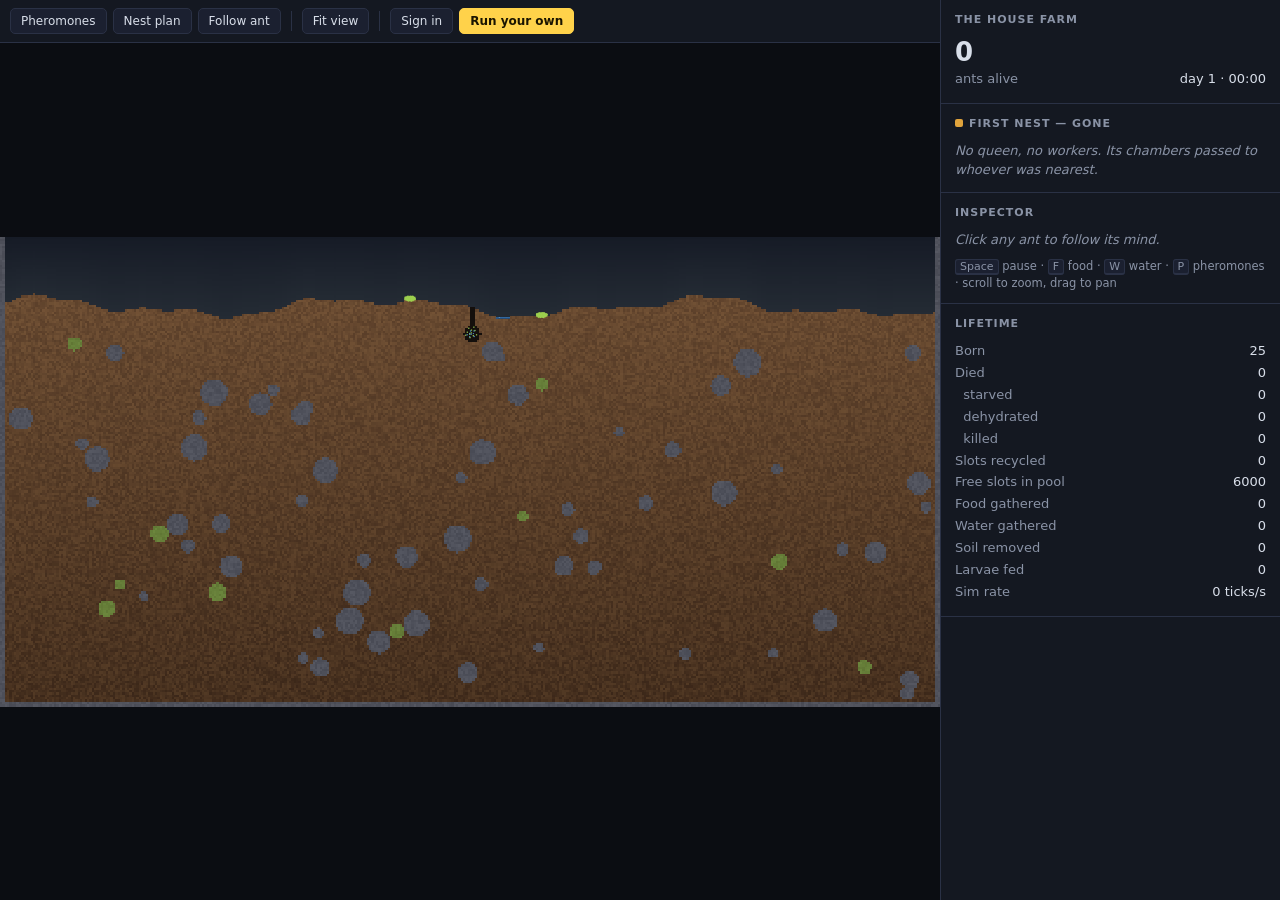
==== index.html @ e0233c19 "bug fixes" ====
<!DOCTYPE html>
<html lang="en">
<head>
<meta charset="utf-8">
<title>Antfarm</title>
<!-- Absolute, like the scripts: the page is served at / and at /play. -->
<link rel="stylesheet" href="/style.css">
</head>
<body>
<div id="app">
  <div id="stage">
    <div id="toolbar">
      <button id="btnPause" class="keeper">Pause</button>
      <span class="tblabel keeper">Speed</span>
      <input id="speed" class="keeper" type="range" min="0" max="8" step="1" value="0"
             title="How fast time runs in the farm. 1× is real time; everything speeds up together. [ and ] step it.">
      <span id="speedLabel" class="speedlabel keeper">1× · real time</span>
      <span class="sep keeper"></span>
      <span class="tblabel keeper">Caretaker</span>
      <button id="btnFood" class="food keeper">Drop food</button>
      <button id="btnWater" class="water keeper">Drop water</button>
      <button id="btnAuto" class="keeper">Auto-tend</button>
      <button id="btnQueen" class="keeper">Add queen</button>
      <span class="sep keeper"></span>
      <button id="btnPh">Pheromones</button>
      <button id="btnPlan">Nest plan</button>
      <button id="btnFollow">Follow ant</button>
      <span class="sep"></span>
      <button id="btnFit">Fit view</button>
      <button id="btnReset" class="keeper">New colony</button>
      <span class="sep"></span>
      <button id="btnAuth">Admin</button>
      <button id="btnOwn" class="primary" title="A farm of your own, running in your browser. No account needed.">Run your own</button>
      <button id="btnHouse" title="Back to the farm everyone watches" hidden>Watch the house farm</button>
    </div>
    <div id="flash" hidden></div>
    <div id="canvasWrap"><canvas id="farm"></canvas></div>
  </div>

  <div id="side">
    <div class="card">
      <h2 id="farmTitle">The farm</h2>
      <div class="big" id="pop">0</div>
      <div class="row"><span class="k" id="popLabel">ants alive</span><span class="v" id="clock">day 0</span></div>
      <div id="alerts" style="margin-top:10px"></div>
    </div>

    <div id="nestCards"></div>

    <div class="card" id="antCard">
      <h2>Inspector</h2>
      <div class="empty">Click any ant to follow its mind.</div>
      <div class="hint">
        <kbd>Space</kbd> pause &middot; <kbd>F</kbd> food &middot; <kbd>W</kbd> water &middot;
        <kbd>P</kbd> pheromones &middot; scroll to zoom, drag to pan
      </div>
    </div>

    <div class="card">
      <h2>Lifetime</h2>
      <div class="row"><span class="k">Born</span><span class="v" id="births">0</span></div>
      <div class="row"><span class="k">Died</span><span class="v" id="deaths">0</span></div>
      <div class="row"><span class="k">&nbsp;&nbsp;starved</span><span class="v" id="starved">0</span></div>
      <div class="row"><span class="k">&nbsp;&nbsp;dehydrated</span><span class="v" id="dehydrated">0</span></div>
      <div class="row"><span class="k">&nbsp;&nbsp;killed</span><span class="v" id="killed">0</span></div>
      <div class="row"><span class="k">Slots recycled</span><span class="v" id="recycled">0</span></div>
      <div class="row"><span class="k">Free slots in pool</span><span class="v" id="freeslots">0</span></div>
      <div class="row"><span class="k">Food gathered</span><span class="v" id="gathered">0</span></div>
      <div class="row"><span class="k">Water gathered</span><span class="v" id="wgathered">0</span></div>
      <div class="row"><span class="k">Soil removed</span><span class="v" id="dirt">0</span></div>
      <div class="row"><span class="k">Larvae fed</span><span class="v" id="fed">0</span></div>
      <div class="row"><span class="k">Sim rate</span><span class="v" id="fps">0</span></div>
    </div>
  </div>
</div>

<div class="scrim" id="loginScrim" hidden>
  <form class="dialog" id="loginForm">
    <h3>Keeper sign-in</h3>
    <p class="sub">Watching the farm needs no account. Signing in unlocks the controls that change it.</p>
    <p class="err" id="loginErr"></p>
    <div class="field">
      <label for="loginUser">Name</label>
      <input id="loginUser" type="text" autocomplete="username" required>
    </div>
    <div class="field">
      <label for="loginPass">Password</label>
      <input id="loginPass" type="password" autocomplete="current-password" required>
    </div>
    <div class="actions">
      <button type="button" id="loginCancel">Cancel</button>
      <button type="submit" class="primary" id="loginGo">Sign in</button>
    </div>
  </form>
</div>

<div class="scrim" id="newScrim" hidden>
  <form class="dialog" id="newForm">
    <h3>Found a new farm</h3>
    <p class="sub">This clears the colony you have now, and everything it has dug.</p>
    <div class="field">
      <label>Queens</label>
      <div class="choices" id="queenChoices">
        <button type="button" data-q="0">0</button>
        <button type="button" data-q="1" class="on">1</button>
        <button type="button" data-q="2">2</button>
        <button type="button" data-q="3">3</button>
      </div>
    </div>
    <p class="note" id="queenNote"></p>
    <div class="actions">
      <button type="button" id="newCancel">Cancel</button>
      <button type="submit" class="primary">Start</button>
    </div>
  </form>
</div>

<!-- Absolute paths: the same page is served at / and at /play. -->
<script src="/src/config.js"></script>
<script src="/src/world.js"></script>
<script src="/src/nests.js"></script>
<script src="/src/colony.js"></script>
<script src="/src/grid.js"></script>
<script src="/src/ai.js"></script>
<script src="/src/render.js"></script>
<script src="/src/persist.js"></script>
<script src="/src/auth.js"></script>
<script src="/src/mirror.js"></script>
<script src="/src/main.js"></script>
</body>
</html>
---- style.css ----
:root {
    --bg: #0b0d12;
    --panel: #141821;
    --panel2: #1b2030;
    --line: #2a3145;
    --text: #d8dee9;
    --dim: #8a93a6;
    --accent: #ffd24a;
    --green: #9ed14f;
    --blue: #5aaee6;
    --red: #c7553f;
  }
  * { box-sizing: border-box; }
  html, body {
    margin: 0; height: 100%; background: var(--bg); color: var(--text);
    font: 13px/1.45 "Segoe UI", system-ui, -apple-system, sans-serif;
    overflow: hidden;
  }
  #app { display: flex; height: 100%; }
  #stage { flex: 1; position: relative; min-width: 0; display: flex; flex-direction: column; }
  #canvasWrap { flex: 1; position: relative; min-height: 0; }
  canvas { display: block; cursor: crosshair; }

  #toolbar {
    display: flex; align-items: center; gap: 6px; padding: 8px 10px;
    background: var(--panel); border-bottom: 1px solid var(--line); flex-wrap: wrap;
  }
  button {
    background: var(--panel2); color: var(--text); border: 1px solid var(--line);
    padding: 5px 10px; border-radius: 5px; cursor: pointer; font-size: 12px;
    font-family: inherit;
  }
  button:hover { background: #232a3d; border-color: #3a445f; }
  button.on { background: var(--accent); color: #1a1400; border-color: var(--accent); font-weight: 600; }
  button.food.on { background: var(--green); color: #14200a; border-color: var(--green); }
  button.water.on { background: var(--blue); color: #041623; border-color: var(--blue); }
  .sep { width: 1px; height: 20px; background: var(--line); margin: 0 4px; }
  .tblabel { color: var(--dim); font-size: 11px; text-transform: uppercase; letter-spacing: .07em; }

  #flash {
    padding: 7px 12px; background: rgba(255,210,74,.12);
    border-bottom: 1px solid rgba(255,210,74,.35);
    color: var(--accent); font-size: 12.5px;
  }
  #side {
    width: 340px; background: var(--panel); border-left: 1px solid var(--line);
    display: flex; flex-direction: column; overflow-y: auto;
  }
  .card { border-bottom: 1px solid var(--line); padding: 12px 14px; }
  .card h2 {
    margin: 0 0 10px; font-size: 11px; letter-spacing: .09em; text-transform: uppercase;
    color: var(--dim); font-weight: 600;
  }
  .row { display: flex; justify-content: space-between; gap: 10px; margin: 3px 0; }
  .row .k { color: var(--dim); }
  .row .v { font-variant-numeric: tabular-nums; }
  .big { font-size: 26px; font-weight: 600; line-height: 1.1; font-variant-numeric: tabular-nums; }

  .bar { height: 6px; background: #0e1219; border-radius: 3px; overflow: hidden; margin: 4px 0 8px; }
  .bar > i { display: block; height: 100%; border-radius: 3px; transition: width .2s; }

  .castebar { display: flex; height: 10px; border-radius: 3px; overflow: hidden; margin: 6px 0 10px; }
  .castebar > i { display: block; height: 100%; }

  .swatch { display: inline-block; width: 8px; height: 8px; border-radius: 2px; margin-right: 6px; }

  #alerts:empty { display: none; }
  .alert {
    background: rgba(199,85,63,.13); border: 1px solid rgba(199,85,63,.45);
    color: #f0a596; padding: 7px 9px; border-radius: 5px; margin-bottom: 6px; font-size: 12px;
  }
  .alert.warn { background: rgba(255,210,74,.1); border-color: rgba(255,210,74,.4); color: #f0d489; }

  #antCard .name { font-size: 17px; font-weight: 600; }
  .badge {
    display: inline-block; padding: 1px 7px; border-radius: 20px; font-size: 11px;
    font-weight: 600; color: #14161d;
  }
  .thought {
    font-style: italic; color: #b9c4d8; background: var(--panel2);
    border-left: 2px solid var(--accent); padding: 7px 9px; border-radius: 0 4px 4px 0;
    margin: 8px 0 10px; font-size: 12px;
  }
  .log { list-style: none; margin: 6px 0 0; padding: 0; font-size: 11.5px; color: var(--dim); }
  .log li { padding: 2px 0; border-top: 1px solid rgba(42,49,69,.6); }
  .log li b { color: #aab4c8; font-weight: 500; }
  .empty { color: var(--dim); font-style: italic; }
  .hint { color: var(--dim); font-size: 11.5px; margin-top: 8px; }
  kbd {
    background: var(--panel2); border: 1px solid var(--line); border-bottom-width: 2px;
    border-radius: 3px; padding: 0 4px; font-size: 11px; font-family: inherit;
  }

  /* ---- dialogs ---- */
  .scrim {
    position: fixed; inset: 0; background: rgba(6,8,12,.72);
    display: flex; align-items: center; justify-content: center; z-index: 50;
    padding: 20px;
  }
  .scrim[hidden] { display: none; }
  .dialog {
    background: var(--panel); border: 1px solid var(--line); border-radius: 10px;
    padding: 20px; width: 100%; max-width: 380px;
    box-shadow: 0 18px 50px rgba(0,0,0,.55);
  }
  .dialog h3 { margin: 0 0 4px; font-size: 16px; }
  .dialog p.sub { margin: 0 0 16px; color: var(--dim); font-size: 12.5px; }
  .field { margin-bottom: 12px; }
  .field label {
    display: block; font-size: 11px; letter-spacing: .07em; text-transform: uppercase;
    color: var(--dim); margin-bottom: 5px;
  }
  .field input {
    width: 100%; background: #0e1219; border: 1px solid var(--line); color: var(--text);
    border-radius: 5px; padding: 8px 10px; font: inherit;
  }
  .field input:focus { outline: none; border-color: var(--accent); }
  .choices { display: flex; gap: 8px; }
  .choices button {
    flex: 1; padding: 10px 4px; font-size: 15px; font-weight: 600;
  }
  .dialog .actions { display: flex; gap: 8px; justify-content: flex-end; margin-top: 16px; }
  .dialog .err {
    color: #f0a596; font-size: 12.5px; margin: 0 0 10px; min-height: 1em;
  }
  .note { color: var(--dim); font-size: 11.5px; margin-top: 12px; line-height: 1.5; }
  button.primary { background: var(--accent); color: #1a1400; border-color: var(--accent); font-weight: 600; }
  button:disabled { opacity: .45; cursor: not-allowed; }
  button.locked { opacity: .4; }

  /* In a narrow window a fixed side panel squeezes the farm down to a sliver,
     so stack instead: farm on top, readouts underneath. */
  @media (max-width: 900px) {
    #app { flex-direction: column; }
    #stage { flex: 1 1 60%; min-height: 0; }
    #side {
      width: auto; flex: 0 0 40%;
      border-left: none; border-top: 1px solid var(--line);
    }
    #toolbar { padding: 6px; gap: 4px; }
    #toolbar button { padding: 4px 7px; font-size: 11px; }
    .tblabel { display: none; }
  }

  /* ?embed=1: just the farm, framed inside another page */
  .embed #toolbar, .embed #side, .embed #flash { display: none !important; }
  .embed #app { flex-direction: row; }

  /* speed slider */
  #speed { width: 120px; accent-color: var(--accent); cursor: pointer; }
  .speedlabel {
    color: var(--dim); font-size: 11.5px; min-width: 118px;
    font-variant-numeric: tabular-nums; white-space: nowrap;
  }
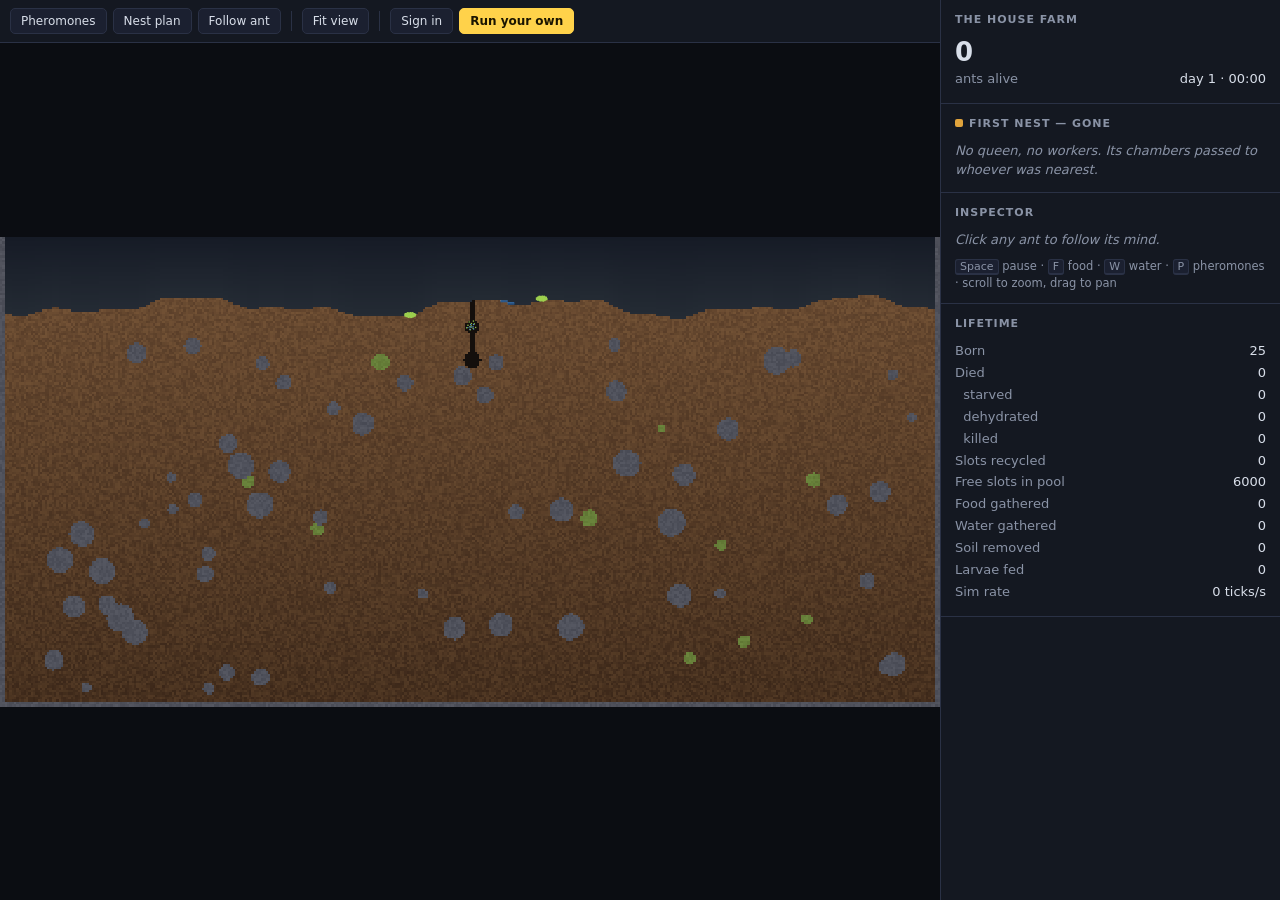
==== commit f8409796: "added more mobile compatibility" ====
--- a/index.html
+++ b/index.html
@@ -2,6 +2,8 @@
 <html lang="en">
 <head>
 <meta charset="utf-8">
+<!-- Phones render the page at their real width (desktop browsers ignore this). -->
+<meta name="viewport" content="width=device-width, initial-scale=1, viewport-fit=cover">
 <title>Antfarm</title>
 <!-- Absolute, like the scripts: the page is served at / and at /play. -->
 <link rel="stylesheet" href="/style.css">
@@ -34,7 +36,14 @@
       <button id="btnHouse" title="Back to the farm everyone watches" hidden>Watch the house farm</button>
     </div>
     <div id="flash" hidden></div>
-    <div id="canvasWrap"><canvas id="farm"></canvas></div>
+    <div id="canvasWrap">
+      <canvas id="farm"></canvas>
+      <!-- Zoom buttons for touch screens; hidden with a mouse (see style.css). -->
+      <div id="zoomPad">
+        <button type="button" id="zoomIn" aria-label="Zoom in">+</button>
+        <button type="button" id="zoomOut" aria-label="Zoom out">&minus;</button>
+      </div>
+    </div>
   </div>
 
   <div id="side">
--- a/style.css
+++ b/style.css
@@ -146,6 +146,24 @@
   .embed #toolbar, .embed #side, .embed #flash { display: none !important; }
   .embed #app { flex-direction: row; }
 
+  /* ---- touch screens ----
+     The canvas handles its own drag and pinch, so the page mustn't scroll or
+     zoom under the finger. A mouse doesn't notice. The zoom buttons only show
+     where the main pointer is a finger. */
+  #farm { touch-action: none; }
+  #zoomPad { display: none; }
+  @media (pointer: coarse) {
+    #zoomPad {
+      display: flex; flex-direction: column; gap: 8px;
+      position: absolute; right: 12px; bottom: 12px; z-index: 5;
+    }
+    #zoomPad button {
+      width: 44px; height: 44px; padding: 0; border-radius: 10px;
+      font-size: 22px; line-height: 1; background: rgba(20, 24, 33, .85);
+    }
+  }
+  .embed #zoomPad { display: none !important; }
+
   /* speed slider */
   #speed { width: 120px; accent-color: var(--accent); cursor: pointer; }
   .speedlabel {
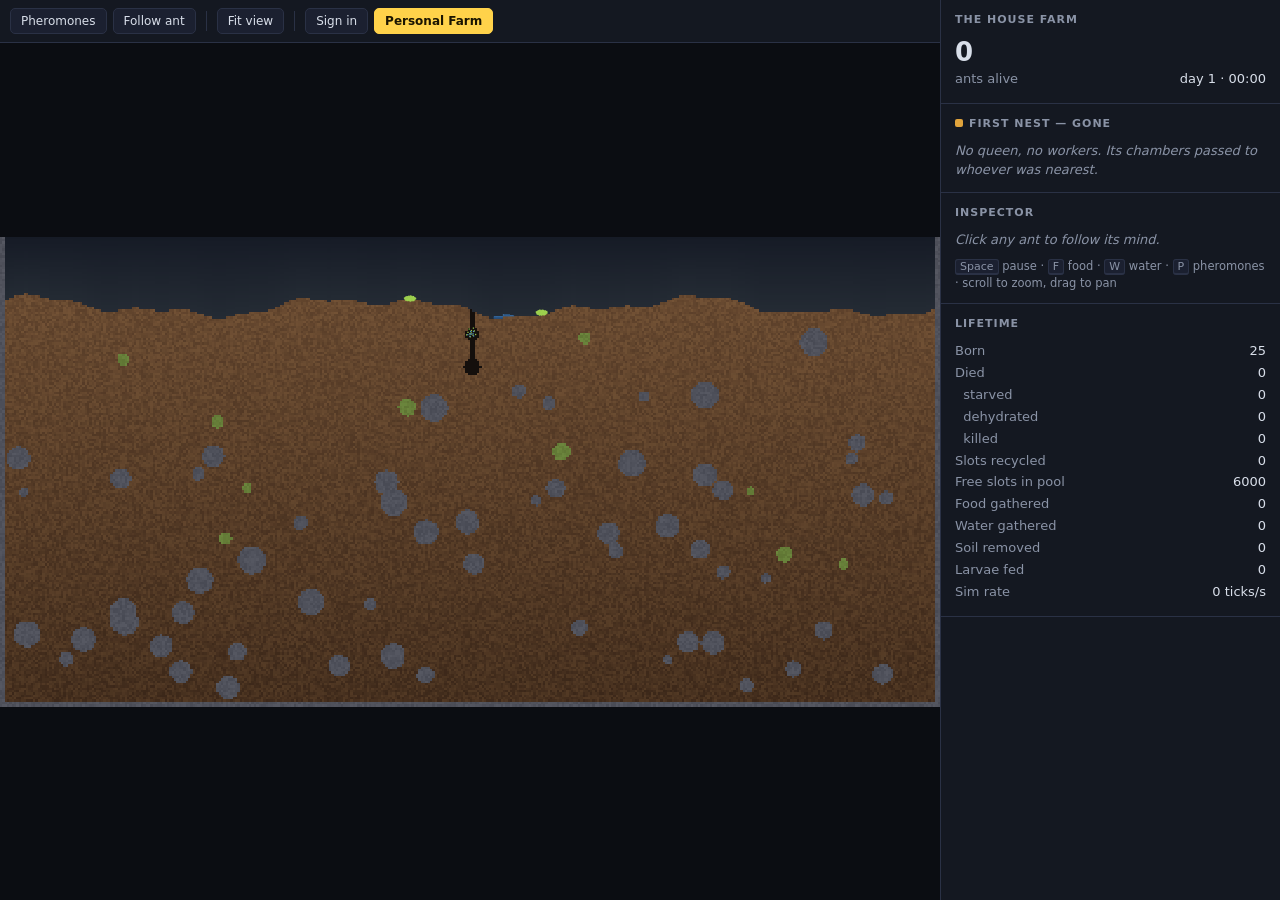
==== commit cb5ee522: "added health check and nest variety" ====
--- a/index.html
+++ b/index.html
@@ -25,15 +25,16 @@
       <button id="btnQueen" class="keeper">Add queen</button>
       <span class="sep keeper"></span>
       <button id="btnPh">Pheromones</button>
-      <button id="btnPlan">Nest plan</button>
+      <button id="btnPlan" class="keeper">Nest plan</button>
       <button id="btnFollow">Follow ant</button>
       <span class="sep"></span>
       <button id="btnFit">Fit view</button>
       <button id="btnReset" class="keeper">New colony</button>
       <span class="sep"></span>
       <button id="btnAuth">Admin</button>
-      <button id="btnOwn" class="primary" title="A farm of your own, running in your browser. No account needed.">Run your own</button>
+      <button id="btnOwn" class="primary" title="A farm of your own, running in your browser. No account needed.">Personal Farm</button>
       <button id="btnHouse" title="Back to the farm everyone watches" hidden>Watch the house farm</button>
+      <button id="btnBookmark" title="Keep a link to your farm so you can come back to it" hidden>Bookmark your farm</button>
     </div>
     <div id="flash" hidden></div>
     <div id="canvasWrap">
@@ -103,6 +104,23 @@
   </form>
 </div>
 
+<div class="scrim" id="renameScrim" hidden>
+  <form class="dialog" id="renameForm">
+    <h3 id="renameTitle">Name this nest</h3>
+    <p class="sub" id="renameSub"></p>
+    <p class="err" id="renameErr"></p>
+    <div class="field">
+      <label for="renameInput">Name</label>
+      <input id="renameInput" type="text" maxlength="24" autocomplete="off" spellcheck="false">
+    </div>
+    <div class="actions">
+      <button type="button" id="renameReset">Use default</button>
+      <button type="button" id="renameCancel">Cancel</button>
+      <button type="submit" class="primary">Save</button>
+    </div>
+  </form>
+</div>
+
 <div class="scrim" id="newScrim" hidden>
   <form class="dialog" id="newForm">
     <h3>Found a new farm</h3>
--- a/style.css
+++ b/style.css
@@ -164,6 +164,10 @@
   }
   .embed #zoomPad { display: none !important; }
 
+  /* A name a keeper can click to rename. */
+  .nameable { cursor: pointer; border-bottom: 1px dashed transparent; }
+  .nameable:hover { border-bottom-color: var(--dim); }
+
   /* speed slider */
   #speed { width: 120px; accent-color: var(--accent); cursor: pointer; }
   .speedlabel {
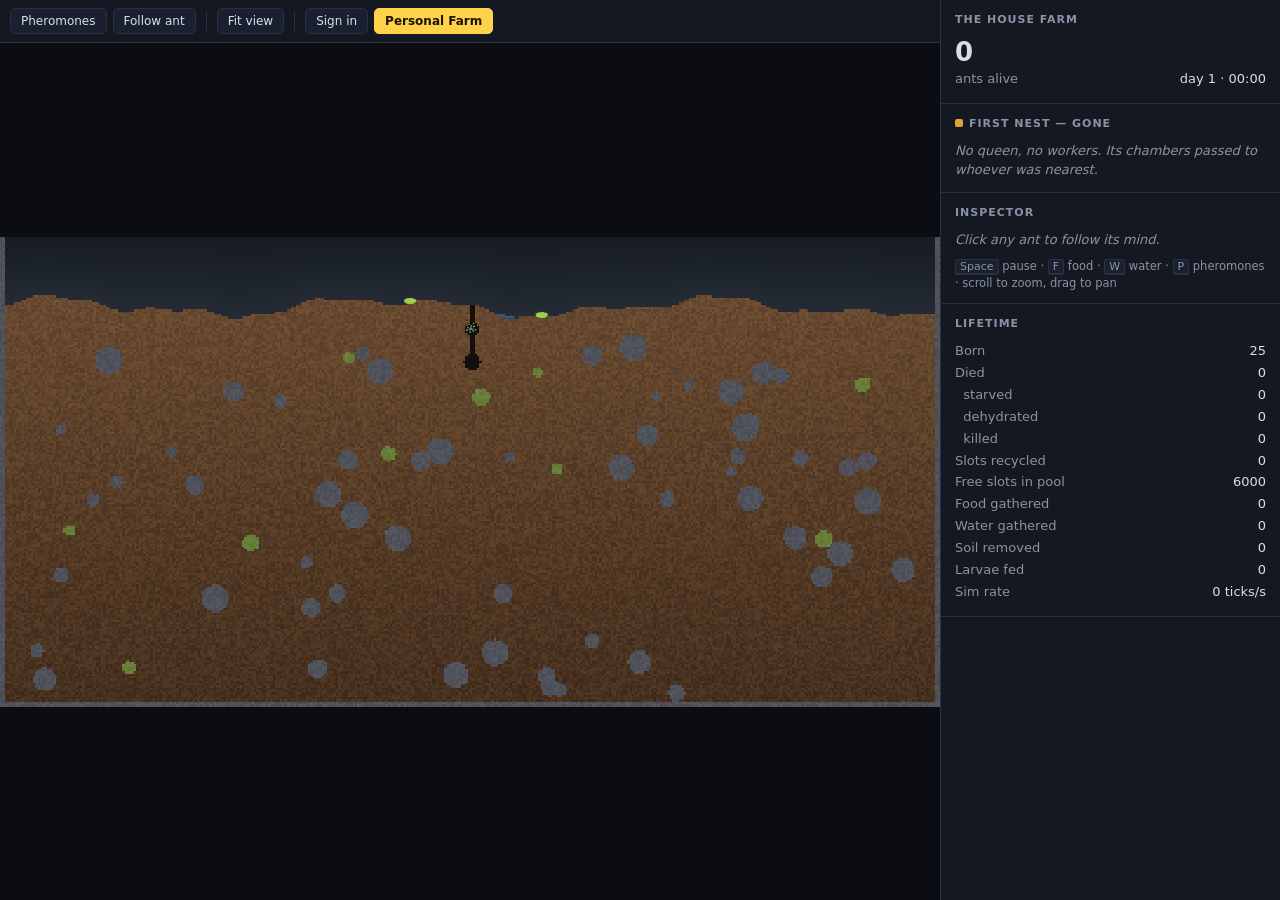
==== commit ca4c7d83: "fixes" ====
--- a/index.html
+++ b/index.html
@@ -33,7 +33,7 @@
       <span class="sep"></span>
       <button id="btnAuth">Admin</button>
       <button id="btnOwn" class="primary" title="A farm of your own, running in your browser. No account needed.">Personal Farm</button>
-      <button id="btnHouse" title="Back to the farm everyone watches" hidden>Watch the house farm</button>
+      <button id="btnHouse" title="Back to the farm everyone watches" hidden>Switch to Main Farm</button>
       <button id="btnBookmark" title="Keep a link to your farm so you can come back to it" hidden>Bookmark your farm</button>
     </div>
     <div id="flash" hidden></div>
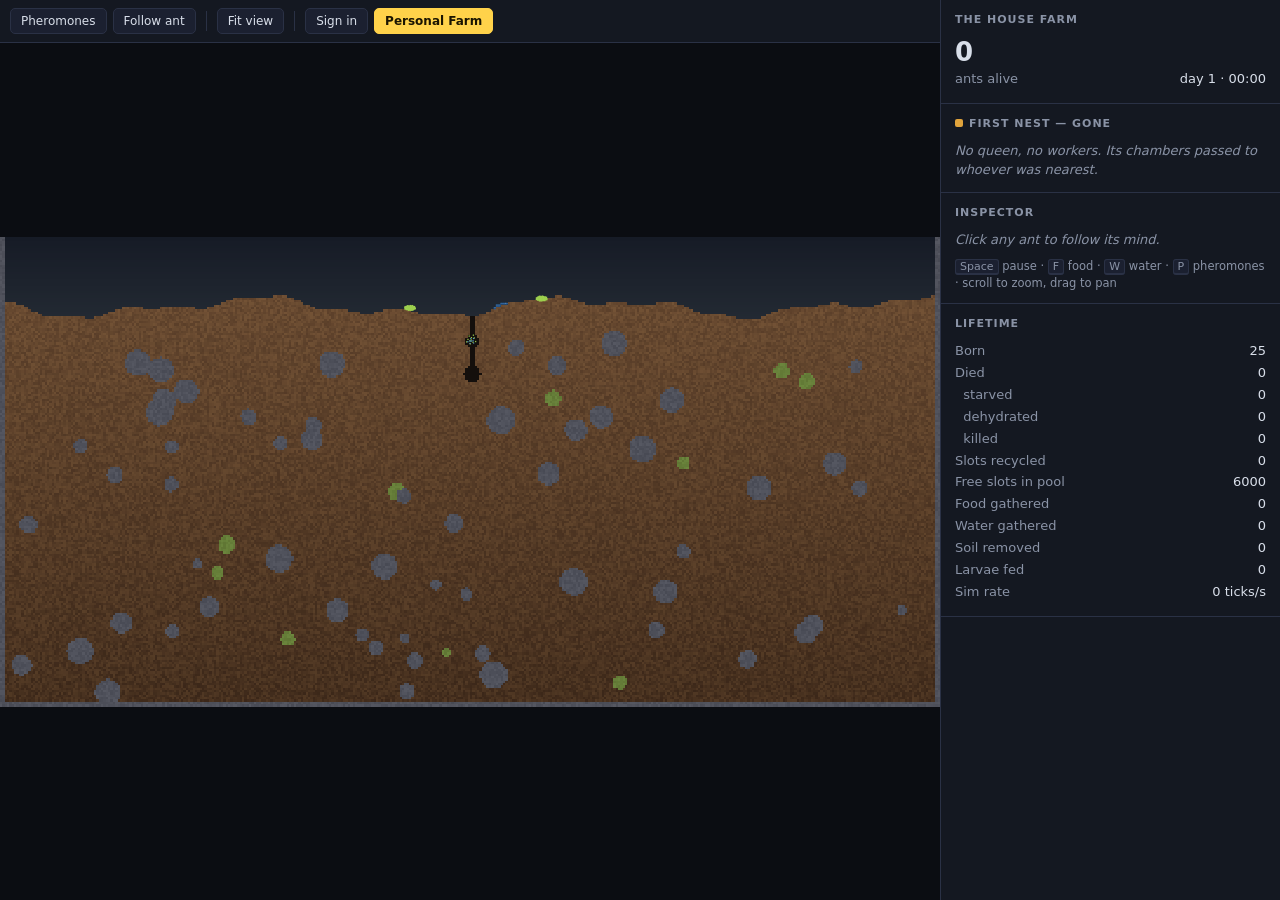
==== commit 54eb4453: "added turn rock to dirt." ====
--- a/index.html
+++ b/index.html
@@ -23,6 +23,7 @@
       <button id="btnWater" class="water keeper">Drop water</button>
       <button id="btnAuto" class="keeper">Auto-tend</button>
       <button id="btnQueen" class="keeper">Add queen</button>
+      <button id="btnDirt" class="keeper" title="Click or drag over rock or open ground to turn it into soil. Ants, brood and entrances are left alone.">Turn to dirt</button>
       <span class="sep keeper"></span>
       <button id="btnPh">Pheromones</button>
       <button id="btnPlan" class="keeper">Nest plan</button>
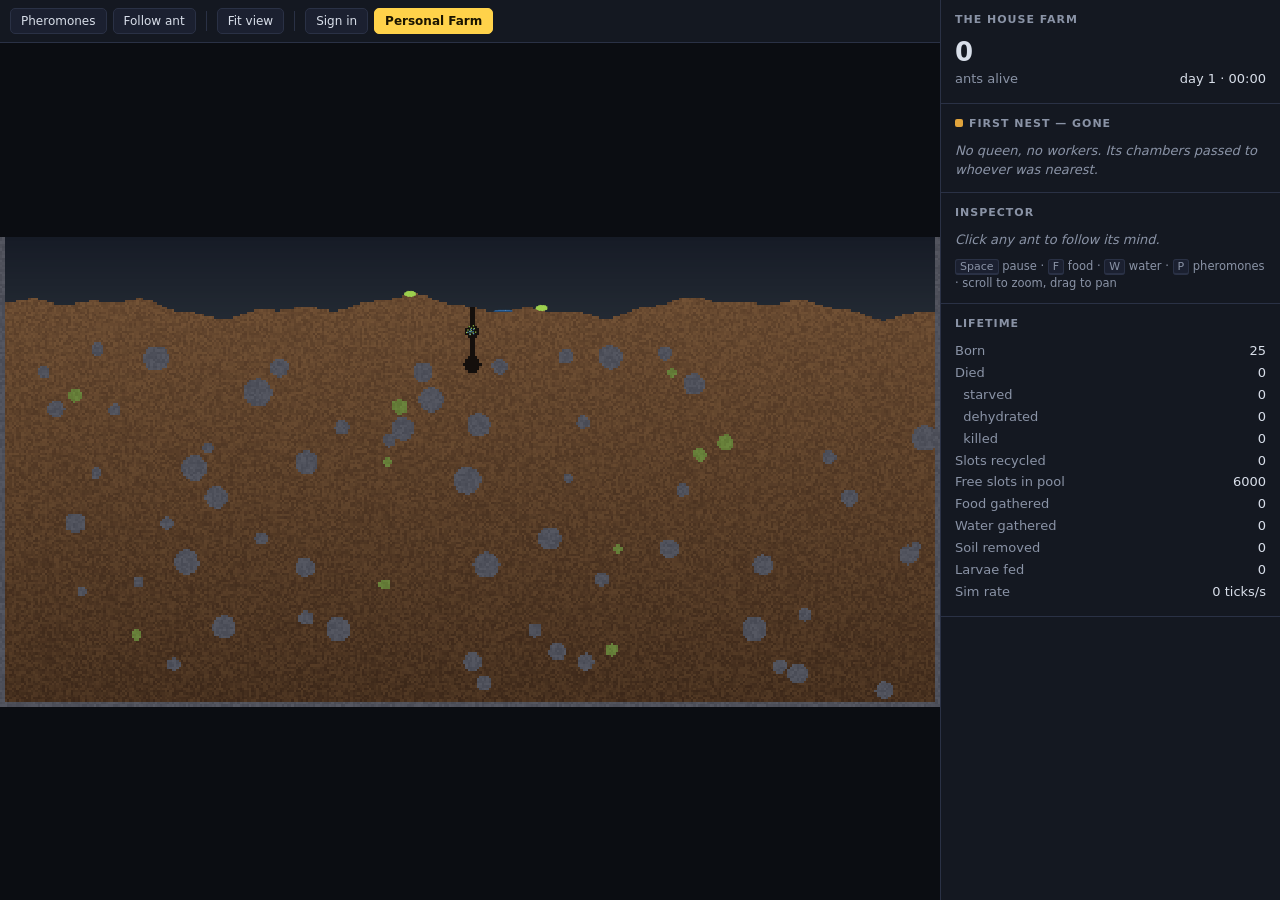
==== commit 7d61a16e: "added dig and edit mode" ====
--- a/index.html
+++ b/index.html
@@ -22,24 +22,35 @@
       <button id="btnFood" class="food keeper">Drop food</button>
       <button id="btnWater" class="water keeper">Drop water</button>
       <button id="btnAuto" class="keeper">Auto-tend</button>
-      <button id="btnQueen" class="keeper">Add queen</button>
-      <button id="btnDirt" class="keeper" title="Click or drag over rock or open ground to turn it into soil. Ants, brood and entrances are left alone.">Turn to dirt</button>
+      <button id="btnEdit" class="keeper" title="Reshape the ground, add a queen or start a new colony (E)">Edit</button>
       <span class="sep keeper"></span>
       <button id="btnPh">Pheromones</button>
       <button id="btnPlan" class="keeper">Nest plan</button>
       <button id="btnFollow">Follow ant</button>
       <span class="sep"></span>
       <button id="btnFit">Fit view</button>
-      <button id="btnReset" class="keeper">New colony</button>
       <span class="sep"></span>
       <button id="btnAuth">Admin</button>
       <button id="btnOwn" class="primary" title="A farm of your own, running in your browser. No account needed.">Personal Farm</button>
       <button id="btnHouse" title="Back to the farm everyone watches" hidden>Switch to Main Farm</button>
       <button id="btnBookmark" title="Keep a link to your farm so you can come back to it" hidden>Bookmark your farm</button>
     </div>
-    <div id="flash" hidden></div>
+    <!-- Keepers' edit mode: everything that reshapes the farm, in one place. -->
+    <div id="editBar" hidden>
+      <span class="tblabel">Edit</span>
+      <button id="btnDirt" class="brush dirt" title="Click or drag: rock or open ground becomes soil (D)">Dirt</button>
+      <button id="btnDig" class="brush dig" title="Click or drag: soil or stone is dug out, leaving open space (X)">Dig</button>
+      <button id="btnStone" class="brush stone" title="Click or drag: soil or open ground becomes stone the ants can't cut (R)">Stone</button>
+      <span class="sep"></span>
+      <button id="btnQueen">Add queen</button>
+      <button id="btnReset">New colony</button>
+      <span class="edithint">Drag to paint. Ants, brood, food, water and entrances are left alone.</span>
+    </div>
     <div id="canvasWrap">
       <canvas id="farm"></canvas>
+      <!-- Messages float over the top of the farm, so one appearing or going
+           away never shifts the view (or a brush stroke) under the pointer. -->
+      <div id="flash" hidden></div>
       <!-- Zoom buttons for touch screens; hidden with a mouse (see style.css). -->
       <div id="zoomPad">
         <button type="button" id="zoomIn" aria-label="Zoom in">+</button>
--- a/style.css
+++ b/style.css
@@ -35,13 +35,28 @@
   button.food.on { background: var(--green); color: #14200a; border-color: var(--green); }
   button.water.on { background: var(--blue); color: #041623; border-color: var(--blue); }
   .sep { width: 1px; height: 20px; background: var(--line); margin: 0 4px; }
+
+  /* Edit mode: a second row under the toolbar, only while it's switched on. */
+  #editBar {
+    display: flex; align-items: center; gap: 6px; padding: 6px 10px;
+    background: #171b27; border-bottom: 1px solid var(--line);
+    box-shadow: inset 3px 0 0 var(--accent); flex-wrap: wrap;
+  }
+  #editBar[hidden] { display: none; }
+  .edithint { color: var(--dim); font-size: 11.5px; margin-left: 6px; }
+  button.brush.dirt.on { background: #8a6a48; color: #fff4e4; border-color: #b08a60; }
+  button.brush.dig.on { background: #0e1016; color: #f3e6c8; border-color: #d6aa6e; }
+  button.brush.stone.on { background: #6d7280; color: #f4f6fa; border-color: #9aa0ad; }
   .tblabel { color: var(--dim); font-size: 11px; text-transform: uppercase; letter-spacing: .07em; }
 
   #flash {
-    padding: 7px 12px; background: rgba(255,210,74,.12);
+    position: absolute; top: 0; left: 0; right: 0; z-index: 4;
+    padding: 7px 12px; background: rgba(28,24,12,.88);
     border-bottom: 1px solid rgba(255,210,74,.35);
     color: var(--accent); font-size: 12.5px;
+    pointer-events: none;
   }
+  #flash[hidden] { display: none; }
   #side {
     width: 340px; background: var(--panel); border-left: 1px solid var(--line);
     display: flex; flex-direction: column; overflow-y: auto;
@@ -137,13 +152,14 @@
       width: auto; flex: 0 0 40%;
       border-left: none; border-top: 1px solid var(--line);
     }
-    #toolbar { padding: 6px; gap: 4px; }
-    #toolbar button { padding: 4px 7px; font-size: 11px; }
+    #toolbar, #editBar { padding: 6px; gap: 4px; }
+    #toolbar button, #editBar button { padding: 4px 7px; font-size: 11px; }
+    .edithint { display: none; }
     .tblabel { display: none; }
   }
 
   /* ?embed=1: just the farm, framed inside another page */
-  .embed #toolbar, .embed #side, .embed #flash { display: none !important; }
+  .embed #toolbar, .embed #editBar, .embed #side, .embed #flash { display: none !important; }
   .embed #app { flex-direction: row; }
 
   /* ---- touch screens ----
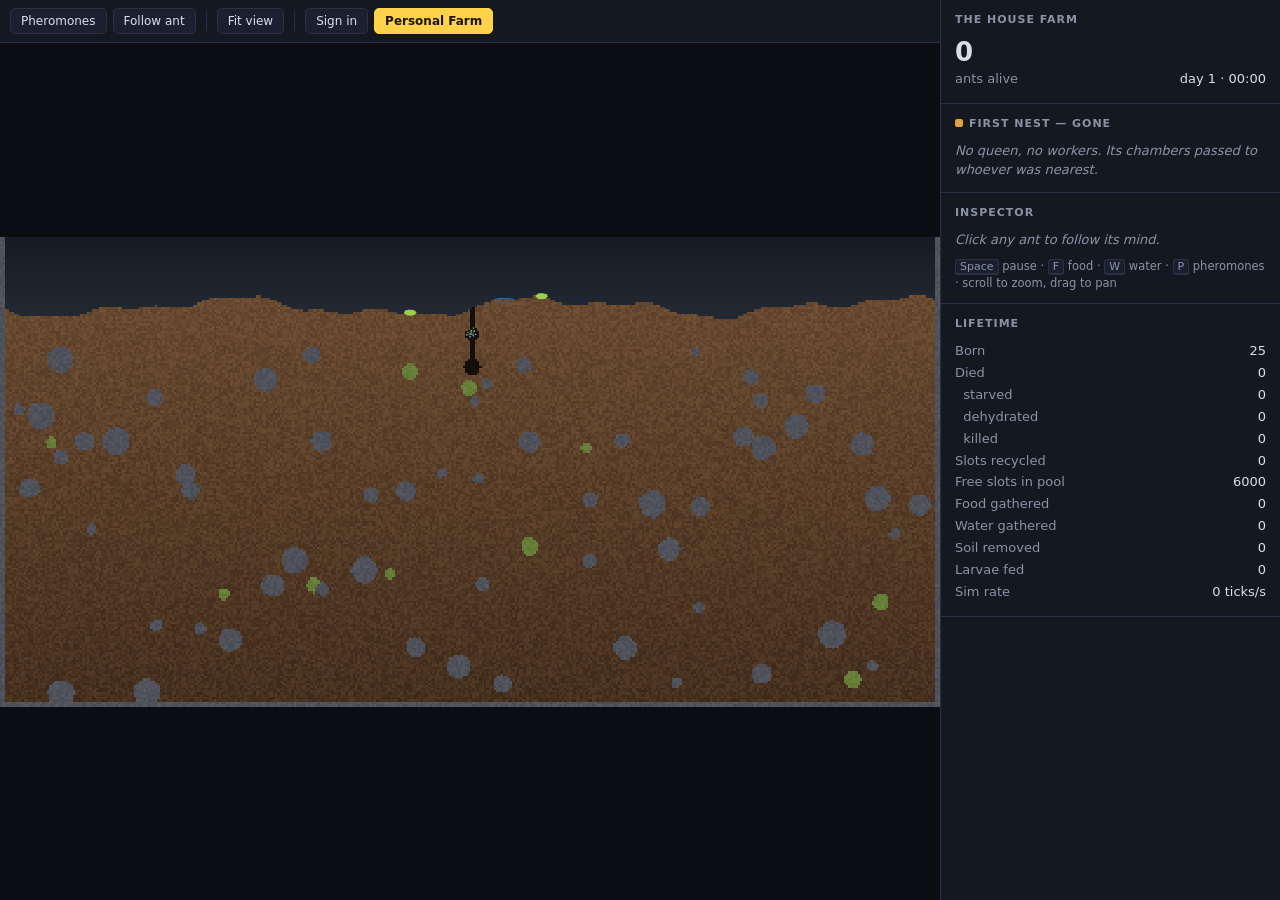
==== commit 4a22a8e8: "added undo to edit mode" ====
--- a/index.html
+++ b/index.html
@@ -41,6 +41,7 @@
       <button id="btnDirt" class="brush dirt" title="Click or drag: rock or open ground becomes soil (D)">Dirt</button>
       <button id="btnDig" class="brush dig" title="Click or drag: soil or stone is dug out, leaving open space (X)">Dig</button>
       <button id="btnStone" class="brush stone" title="Click or drag: soil or open ground becomes stone the ants can't cut (R)">Stone</button>
+      <button id="btnUndo" title="Undo your last brush stroke (Ctrl+Z)" disabled>Undo</button>
       <span class="sep"></span>
       <button id="btnQueen">Add queen</button>
       <button id="btnReset">New colony</button>
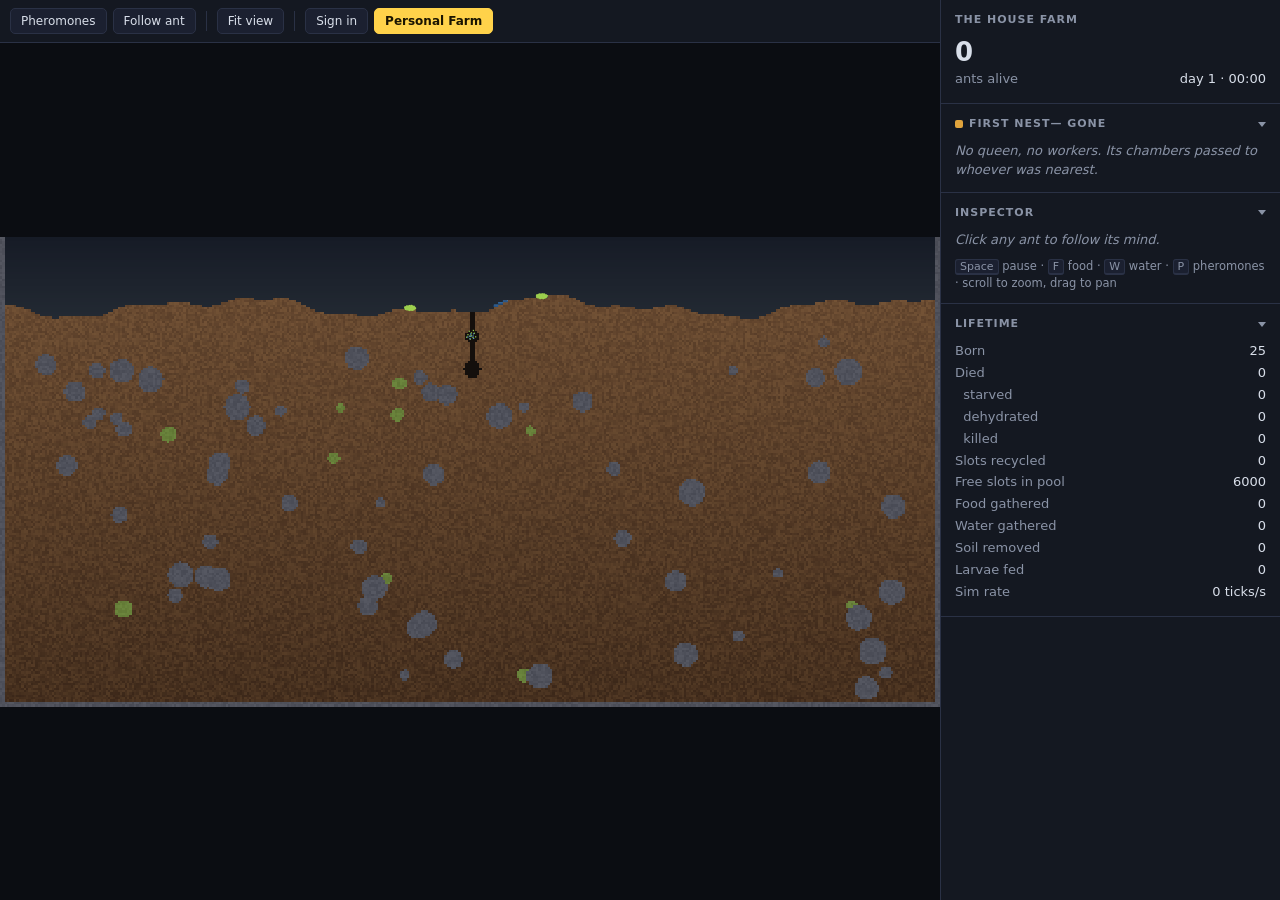
==== commit a1bfcae2: "added UI fixes" ====
--- a/index.html
+++ b/index.html
@@ -70,8 +70,8 @@
 
     <div id="nestCards"></div>
 
-    <div class="card" id="antCard">
-      <h2>Inspector</h2>
+    <div class="card" id="antCard" data-fold="inspector">
+      <h2 class="fold" role="button" tabindex="0" data-fold-key="inspector">Inspector</h2>
       <div class="empty">Click any ant to follow its mind.</div>
       <div class="hint">
         <kbd>Space</kbd> pause &middot; <kbd>F</kbd> food &middot; <kbd>W</kbd> water &middot;
@@ -79,8 +79,8 @@
       </div>
     </div>
 
-    <div class="card">
-      <h2>Lifetime</h2>
+    <div class="card" data-fold="lifetime">
+      <h2 class="fold" role="button" tabindex="0" data-fold-key="lifetime">Lifetime<span class="foldsum" id="lifeSum"></span></h2>
       <div class="row"><span class="k">Born</span><span class="v" id="births">0</span></div>
       <div class="row"><span class="k">Died</span><span class="v" id="deaths">0</span></div>
       <div class="row"><span class="k">&nbsp;&nbsp;starved</span><span class="v" id="starved">0</span></div>
--- a/style.css
+++ b/style.css
@@ -65,6 +65,26 @@
   .card h2 {
     margin: 0 0 10px; font-size: 11px; letter-spacing: .09em; text-transform: uppercase;
     color: var(--dim); font-weight: 600;
+  }
+  /* Panels that fold away: click the title. A folded card keeps its title and
+     a one-line summary. */
+  .card h2.fold {
+    display: flex; align-items: center; cursor: pointer; user-select: none;
+    border-radius: 3px;
+  }
+  .card h2.fold:hover { color: var(--text); }
+  .card h2.fold:focus-visible { outline: 1px solid var(--accent); outline-offset: 3px; }
+  .card h2.fold::after {
+    content: ''; margin-left: auto; flex: none;
+    border-left: 4px solid transparent; border-right: 4px solid transparent;
+    border-top: 5px solid currentColor; transition: transform .15s;
+  }
+  .card.collapsed h2.fold::after { transform: rotate(-90deg); }
+  .card.collapsed > h2.fold { margin-bottom: 0; }
+  .card.collapsed > :not(h2.fold) { display: none; }
+  .foldsum {
+    margin-left: 8px; overflow: hidden; text-overflow: ellipsis; white-space: nowrap;
+    text-transform: none; letter-spacing: 0; font-weight: 500; color: var(--text); opacity: .7;
   }
   .row { display: flex; justify-content: space-between; gap: 10px; margin: 3px 0; }
   .row .k { color: var(--dim); }
